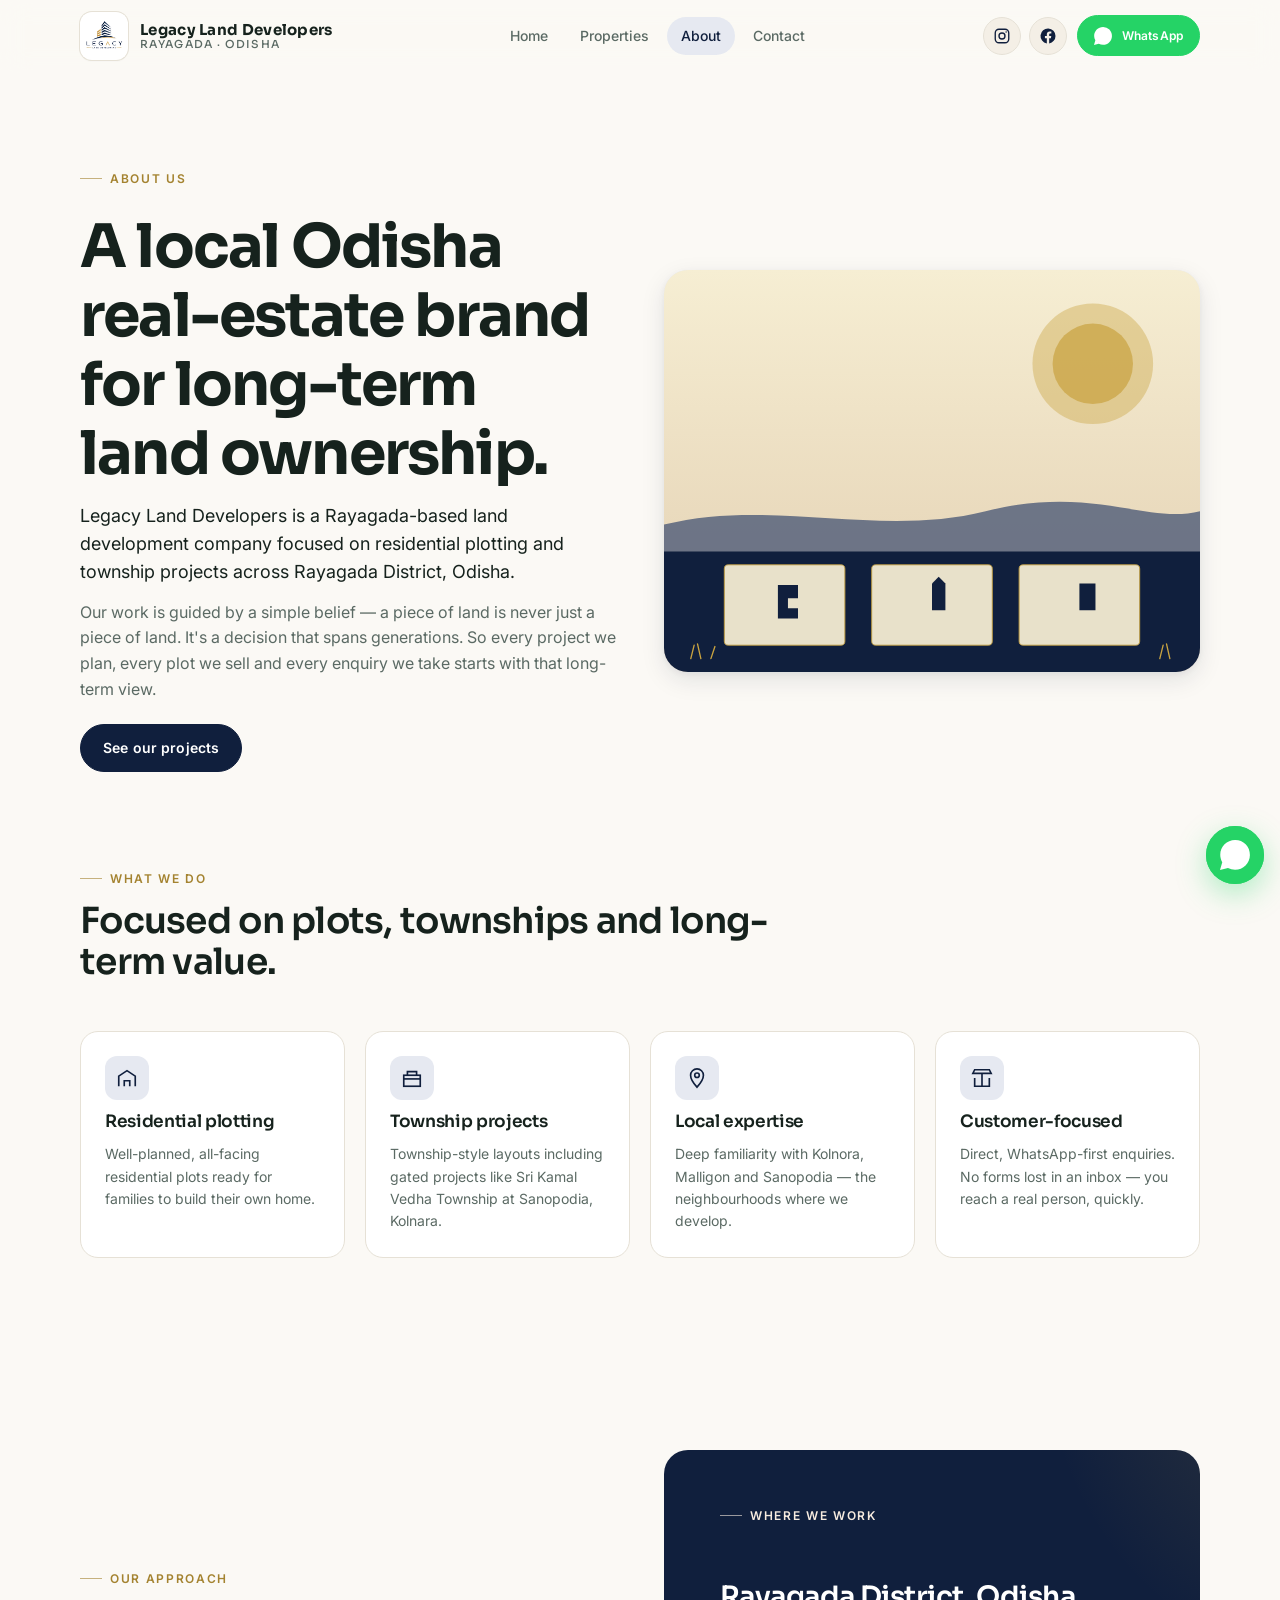
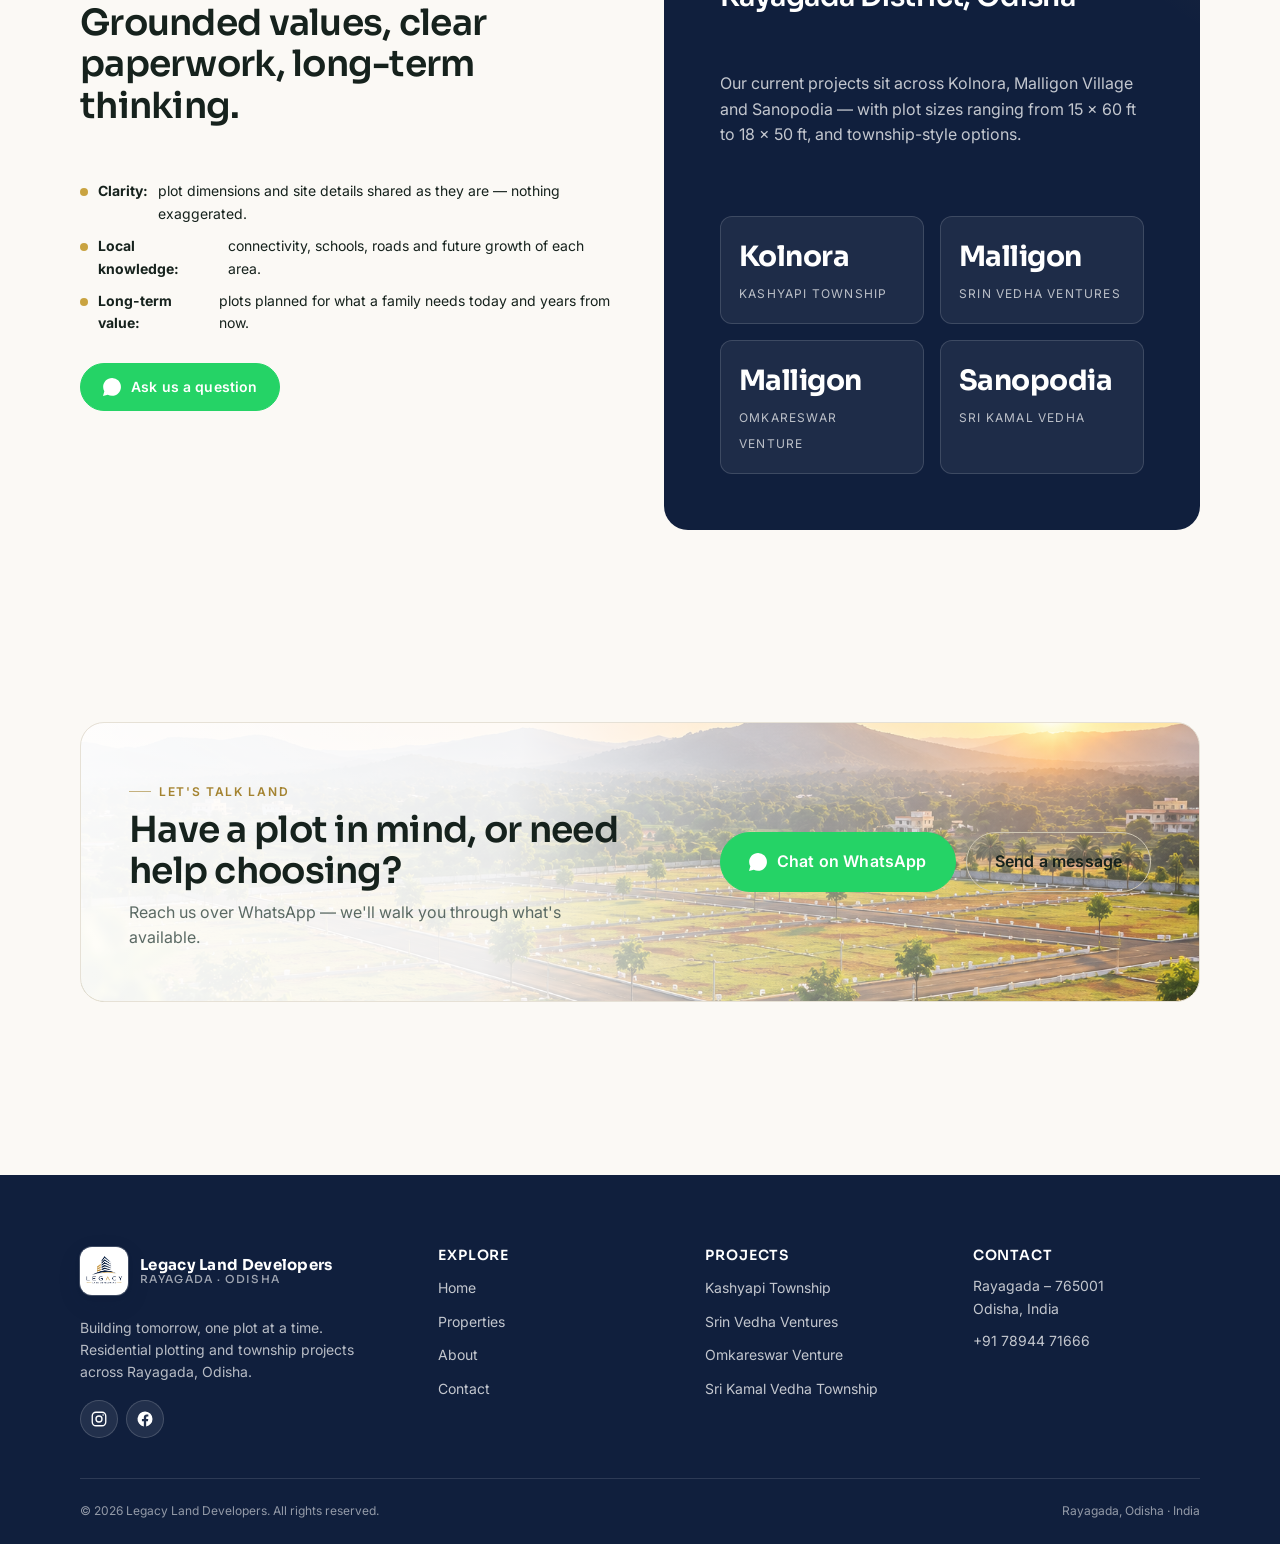
==== about.html @ 3f5c0471 "Initial commit: Legacy Land Developers static site" ====
<!doctype html>
<html lang="en">
<head>
  <meta charset="utf-8" />
  <meta name="viewport" content="width=device-width, initial-scale=1, viewport-fit=cover" />
  <meta name="theme-color" content="#101f3d" />
  <title>About | Legacy Land Developers — Rayagada, Odisha</title>
  <meta name="description" content="Legacy Land Developers is a Rayagada, Odisha-based land development company focused on residential plotting and township projects." />
  <link rel="canonical" href="https://legacylanddevelopers.in/about.html" />
  <link rel="icon" type="image/png" href="assets/images/favicon.png" />

  <meta property="og:type" content="website" />
  <meta property="og:title" content="About | Legacy Land Developers" />
  <meta property="og:description" content="A local Odisha real-estate brand for long-term land ownership." />
  <meta property="og:image" content="assets/images/og-image.svg" />

  <link rel="preconnect" href="https://fonts.googleapis.com" />
  <link rel="preconnect" href="https://fonts.gstatic.com" crossorigin />
  <link rel="stylesheet" href="https://fonts.googleapis.com/css2?family=Inter:wght@400;500;600;700&family=Sora:wght@500;600;700&display=swap" />
  <link rel="stylesheet" href="assets/css/styles.css" />
</head>
<body>
  <a class="sr-only" href="#main">Skip to content</a>

  <header class="site-header" role="banner">
    <div class="container header-inner">
      <a href="index.html" class="brand" aria-label="Legacy Land Developers — Home">
        <span class="brand-mark" aria-hidden="true"><img src="assets/images/logo.png" onerror="this.onerror=null;this.src='assets/images/logo.png';" alt="Legacy Land Developers" width="48" height="48" /></span>
        <span class="brand-name">
          <span class="brand-primary">Legacy Land Developers</span>
          <span class="brand-secondary">Rayagada · Odisha</span>
        </span>
      </a>
      <nav id="primary-nav" class="primary-nav" aria-label="Primary">
        <a href="index.html">Home</a>
        <a href="properties.html">Properties</a>
        <a href="about.html" aria-current="page">About</a>
        <a href="contact.html">Contact</a>
      </nav>
      <div class="header-actions">
        <div class="social-links social-links--header" aria-label="Follow us on social media">
          <a class="social-link" href="https://www.instagram.com/legacy_land_developers?stkn=Zjk3cHJqamcxYjAx" target="_blank" rel="noopener" aria-label="Follow us on Instagram">
            <svg viewBox="0 0 24 24" fill="none" stroke="currentColor" stroke-width="1.8" stroke-linecap="round" stroke-linejoin="round" aria-hidden="true"><rect x="3" y="3" width="18" height="18" rx="5"/><circle cx="12" cy="12" r="4"/><circle cx="17.5" cy="6.5" r="1" fill="currentColor" stroke="none"/></svg>
          </a>
          <a class="social-link" href="https://www.facebook.com/share/185R3Wf4mj/" target="_blank" rel="noopener" aria-label="Follow us on Facebook">
            <svg viewBox="0 0 24 24" fill="currentColor" aria-hidden="true"><path d="M22 12a10 10 0 1 0-11.56 9.88v-6.99h-2.54V12h2.54V9.8c0-2.5 1.49-3.89 3.77-3.89 1.09 0 2.24.2 2.24.2v2.46h-1.26c-1.24 0-1.63.77-1.63 1.56V12h2.77l-.44 2.89h-2.33v6.99A10 10 0 0 0 22 12Z"/></svg>
          </a>
        </div>
        <a class="btn btn-whatsapp btn-sm" href="https://wa.me/917894471666?text=Hello%20Legacy%20Land%20Developers%2C%20I%27d%20like%20to%20know%20more%20about%20your%20plots." target="_blank" rel="noopener" aria-label="Chat on WhatsApp">
          <svg viewBox="0 0 24 24" aria-hidden="true"><path d="M20.52 3.48A11.86 11.86 0 0 0 12.06 0C5.5 0 .2 5.3.2 11.86c0 2.09.55 4.13 1.6 5.93L0 24l6.36-1.66a11.83 11.83 0 0 0 5.7 1.45h.01c6.56 0 11.86-5.3 11.86-11.86 0-3.17-1.23-6.15-3.41-8.45Z"/></svg>
          <span class="btn-label">WhatsApp</span>
        </a>
        <button type="button" class="nav-toggle" aria-controls="primary-nav" aria-expanded="false" aria-label="Toggle navigation">
          <svg class="icon-open" viewBox="0 0 24 24" fill="none" stroke="currentColor" stroke-width="2" stroke-linecap="round"><line x1="4" y1="7" x2="20" y2="7"/><line x1="4" y1="12" x2="20" y2="12"/><line x1="4" y1="17" x2="20" y2="17"/></svg>
          <svg class="icon-close" viewBox="0 0 24 24" fill="none" stroke="currentColor" stroke-width="2" stroke-linecap="round"><line x1="6" y1="6" x2="18" y2="18"/><line x1="6" y1="18" x2="18" y2="6"/></svg>
        </button>
      </div>
    </div>
  </header>

  <main id="main">
    <!-- Intro -->
    <section class="section container" style="padding-bottom:0">
      <div class="split">
        <div class="split__copy">
          <span class="eyebrow reveal">About us</span>
          <h1 class="reveal" style="margin-top:10px">A local Odisha real-estate brand for long-term land ownership.</h1>
          <p class="lead reveal">Legacy Land Developers is a Rayagada-based land development company focused on residential plotting and township projects across Rayagada District, Odisha.</p>
          <p class="reveal">Our work is guided by a simple belief — a piece of land is never just a piece of land. It's a decision that spans generations. So every project we plan, every plot we sell and every enquiry we take starts with that long-term view.</p>
          <div class="reveal" style="margin-top:8px">
            <a class="btn btn-primary" href="properties.html">See our projects</a>
          </div>
        </div>
        <div class="split__media reveal" aria-hidden="true">
          <img src="assets/images/about-visual.svg" alt="" width="800" height="600" />
        </div>
      </div>
    </section>

    <!-- What we do -->
    <section class="section container">
      <div class="section-title">
        <span class="eyebrow reveal">What we do</span>
        <h2 class="reveal">Focused on plots, townships and long-term value.</h2>
      </div>
      <div class="feature-grid">
        <div class="feature reveal">
          <div class="feature__icon" aria-hidden="true">
            <svg viewBox="0 0 24 24" fill="none" stroke="currentColor" stroke-width="1.8"><path d="M3 21V10l9-6 9 6v11"/><path d="M9 21v-6h6v6"/></svg>
          </div>
          <h3>Residential plotting</h3>
          <p>Well-planned, all-facing residential plots ready for families to build their own home.</p>
        </div>
        <div class="feature reveal">
          <div class="feature__icon" aria-hidden="true">
            <svg viewBox="0 0 24 24" fill="none" stroke="currentColor" stroke-width="1.8"><rect x="3" y="9" width="18" height="12"/><path d="M7 9V5h10v4"/><path d="M3 13h18"/></svg>
          </div>
          <h3>Township projects</h3>
          <p>Township-style layouts including gated projects like Sri Kamal Vedha Township at Sanopodia, Kolnara.</p>
        </div>
        <div class="feature reveal">
          <div class="feature__icon" aria-hidden="true">
            <svg viewBox="0 0 24 24" fill="none" stroke="currentColor" stroke-width="1.8"><path d="M12 22s-7-7.58-7-13a7 7 0 1 1 14 0c0 5.42-7 13-7 13Z"/><circle cx="12" cy="9" r="2.5"/></svg>
          </div>
          <h3>Local expertise</h3>
          <p>Deep familiarity with Kolnora, Malligon and Sanopodia — the neighbourhoods where we develop.</p>
        </div>
        <div class="feature reveal">
          <div class="feature__icon" aria-hidden="true">
            <svg viewBox="0 0 24 24" fill="none" stroke="currentColor" stroke-width="1.8"><path d="M20 12v9H4v-9"/><path d="M22 7H2l2-4h16l2 4Z"/><path d="M12 21V7"/></svg>
          </div>
          <h3>Customer-focused</h3>
          <p>Direct, WhatsApp-first enquiries. No forms lost in an inbox — you reach a real person, quickly.</p>
        </div>
      </div>
    </section>

    <!-- Approach / values -->
    <section class="section container">
      <div class="split">
        <div class="split__copy">
          <span class="eyebrow reveal">Our approach</span>
          <h2 class="reveal">Grounded values, clear paperwork, long-term thinking.</h2>
          <ul class="bullets">
            <li class="reveal"><strong>Trust:</strong> honest guidance on locations, sizes and next steps.</li>
            <li class="reveal"><strong>Clarity:</strong> plot dimensions and site details shared as they are — nothing exaggerated.</li>
            <li class="reveal"><strong>Local knowledge:</strong> connectivity, schools, roads and future growth of each area.</li>
            <li class="reveal"><strong>Long-term value:</strong> plots planned for what a family needs today and years from now.</li>
          </ul>
          <div class="reveal" style="margin-top:14px">
            <a class="btn btn-whatsapp" href="https://wa.me/917894471666?text=Hello%20Legacy%20Land%20Developers%2C%20I%20have%20a%20question%20about%20your%20projects." target="_blank" rel="noopener">
              <svg viewBox="0 0 24 24" fill="currentColor" aria-hidden="true"><path d="M20.52 3.48A11.86 11.86 0 0 0 12.06 0C5.5 0 .2 5.3.2 11.86c0 2.09.55 4.13 1.6 5.93L0 24l6.36-1.66a11.83 11.83 0 0 0 5.7 1.45h.01c6.56 0 11.86-5.3 11.86-11.86 0-3.17-1.23-6.15-3.41-8.45Z"/></svg>
              Ask us a question
            </a>
          </div>
        </div>
        <div class="brand-band reveal" style="display:flex;flex-direction:column;align-items:flex-start">
          <span class="eyebrow" style="color:#f7ebdf">Where we work</span>
          <h2 style="color:#fff;margin-top:8px">Rayagada District, Odisha</h2>
          <p style="color:rgba(255,255,255,0.75);margin-top:10px">Our current projects sit across Kolnora, Malligon Village and Sanopodia — with plot sizes ranging from 15 × 60 ft to 18 × 50 ft, and township-style options.</p>
          <div style="width:100%;margin-top:20px" class="brand-band__stats">
            <div class="brand-band__stat"><strong>Kolnora</strong><span>Kashyapi Township</span></div>
            <div class="brand-band__stat"><strong>Malligon</strong><span>Srin Vedha Ventures</span></div>
            <div class="brand-band__stat"><strong>Malligon</strong><span>Omkareswar Venture</span></div>
            <div class="brand-band__stat"><strong>Sanopodia</strong><span>Sri Kamal Vedha</span></div>
          </div>
        </div>
      </div>
    </section>

    <!-- CTA -->
    <section class="section container">
      <div class="cta-band reveal">
        <div class="cta-band__copy">
          <span class="eyebrow">Let's talk land</span>
          <h2 style="margin-top:8px">Have a plot in mind, or need help choosing?</h2>
          <p>Reach us over WhatsApp — we'll walk you through what's available.</p>
        </div>
        <div class="cta-band__actions">
          <a class="btn btn-whatsapp btn-lg" href="https://wa.me/917894471666" target="_blank" rel="noopener">
            <svg viewBox="0 0 24 24" fill="currentColor" aria-hidden="true"><path d="M20.52 3.48A11.86 11.86 0 0 0 12.06 0C5.5 0 .2 5.3.2 11.86c0 2.09.55 4.13 1.6 5.93L0 24l6.36-1.66a11.83 11.83 0 0 0 5.7 1.45h.01c6.56 0 11.86-5.3 11.86-11.86 0-3.17-1.23-6.15-3.41-8.45Z"/></svg>
            Chat on WhatsApp
          </a>
          <a class="btn btn-outline btn-lg" href="contact.html">Send a message</a>
        </div>
      </div>
    </section>
  </main>

  <footer class="site-footer" role="contentinfo">
    <div class="container">
      <div class="footer-grid">
        <div class="footer-brand">
          <div class="brand">
            <span class="brand-mark" aria-hidden="true"><img src="assets/images/logo.png" onerror="this.onerror=null;this.src='assets/images/logo.png';" alt="Legacy Land Developers" width="48" height="48" /></span>
            <span class="brand-name">
              <span class="brand-primary">Legacy Land Developers</span>
              <span class="brand-secondary">Rayagada · Odisha</span>
            </span>
          </div>
          <p>Building tomorrow, one plot at a time. Residential plotting and township projects across Rayagada, Odisha.</p>
          <div class="social-links social-links--footer" aria-label="Follow us on social media">
            <a class="social-link" href="https://www.instagram.com/legacy_land_developers?stkn=Zjk3cHJqamcxYjAx" target="_blank" rel="noopener" aria-label="Follow us on Instagram">
              <svg viewBox="0 0 24 24" fill="none" stroke="currentColor" stroke-width="1.8" stroke-linecap="round" stroke-linejoin="round" aria-hidden="true"><rect x="3" y="3" width="18" height="18" rx="5"/><circle cx="12" cy="12" r="4"/><circle cx="17.5" cy="6.5" r="1" fill="currentColor" stroke="none"/></svg>
            </a>
            <a class="social-link" href="https://www.facebook.com/share/185R3Wf4mj/" target="_blank" rel="noopener" aria-label="Follow us on Facebook">
              <svg viewBox="0 0 24 24" fill="currentColor" aria-hidden="true"><path d="M22 12a10 10 0 1 0-11.56 9.88v-6.99h-2.54V12h2.54V9.8c0-2.5 1.49-3.89 3.77-3.89 1.09 0 2.24.2 2.24.2v2.46h-1.26c-1.24 0-1.63.77-1.63 1.56V12h2.77l-.44 2.89h-2.33v6.99A10 10 0 0 0 22 12Z"/></svg>
            </a>
          </div>
        </div>
        <div class="footer-links">
          <h4>Explore</h4>
          <ul>
            <li><a href="index.html">Home</a></li>
            <li><a href="properties.html">Properties</a></li>
            <li><a href="about.html">About</a></li>
            <li><a href="contact.html">Contact</a></li>
          </ul>
        </div>
        <div class="footer-links">
          <h4>Projects</h4>
          <ul>
            <li><a href="properties/kashyapi-township.html">Kashyapi Township</a></li>
            <li><a href="properties/srin-vedha-ventures.html">Srin Vedha Ventures</a></li>
            <li><a href="properties/omkareswar-venture.html">Omkareswar Venture</a></li>
            <li><a href="properties/sri-kamal-vedha-township.html">Sri Kamal Vedha Township</a></li>
          </ul>
        </div>
        <div class="footer-contact">
          <h4>Contact</h4>
          <p>Rayagada – 765001<br />Odisha, India</p>
          <p style="margin-top:10px"><a href="tel:+917894471666">+91 78944 71666</a></p>
        </div>
      </div>
      <div class="footer-bottom">
        <span>© <span id="current-year">2026</span> Legacy Land Developers. All rights reserved.</span>
        <span>Rayagada, Odisha · India</span>
      </div>
    </div>
  </footer>

  <a class="wa-float" href="https://wa.me/917894471666" target="_blank" rel="noopener" aria-label="Chat with us on WhatsApp">
    <svg viewBox="0 0 24 24" aria-hidden="true"><path d="M20.52 3.48A11.86 11.86 0 0 0 12.06 0C5.5 0 .2 5.3.2 11.86c0 2.09.55 4.13 1.6 5.93L0 24l6.36-1.66a11.83 11.83 0 0 0 5.7 1.45h.01c6.56 0 11.86-5.3 11.86-11.86 0-3.17-1.23-6.15-3.41-8.45Z"/></svg>
  </a>

  <script src="assets/js/data.js"></script>
  <script src="assets/js/main.js"></script>
</body>
</html>
---- assets/css/styles.css ----
/* =========================================================
   Legacy Land Developers — Design System
   ---------------------------------------------------------
   Minimal, premium, real-estate, trustworthy, Indian.
   ========================================================= */

/* ---------- Tokens ---------- */
:root {
  /* Brand — matches the Legacy Land Developers logo (navy + gold) */
  --color-primary: #101f3d;         /* Deep navy from the LLD logo */
  --color-primary-800: #08132a;
  --color-primary-600: #2a3b60;
  --color-primary-100: #e6e9f1;

  --color-accent: #c9a340;          /* Warm gold from the LLD logo */
  --color-accent-700: #a48330;
  --color-accent-100: #f6eed3;

  --color-whatsapp: #25d366;
  --color-whatsapp-dark: #1ebe57;

  /* Neutral */
  --color-bg: #fbf9f5;              /* Warm off-white */
  --color-surface: #ffffff;
  --color-surface-alt: #f4efe6;
  --color-text: #16221d;
  --color-text-muted: #5b6a64;
  --color-text-soft: #8a9691;
  --color-border: #e6e1d6;
  --color-border-strong: #cfc7b4;

  /* Elevation */
  --shadow-xs: 0 1px 2px rgba(16, 31, 61, 0.06);
  --shadow-sm: 0 2px 6px rgba(16, 31, 61, 0.07), 0 1px 2px rgba(16, 31, 61, 0.04);
  --shadow-md: 0 8px 24px rgba(16, 31, 61, 0.10), 0 2px 6px rgba(16, 31, 61, 0.05);
  --shadow-lg: 0 16px 40px rgba(16, 31, 61, 0.14), 0 4px 10px rgba(16, 31, 61, 0.06);
  --shadow-float: 0 10px 30px rgba(37, 211, 102, 0.35);

  /* Radius */
  --radius-sm: 8px;
  --radius-md: 12px;
  --radius-lg: 18px;
  --radius-xl: 24px;
  --radius-pill: 999px;

  /* Spacing scale */
  --space-1: 4px;
  --space-2: 8px;
  --space-3: 12px;
  --space-4: 16px;
  --space-5: 24px;
  --space-6: 32px;
  --space-7: 48px;
  --space-8: 64px;
  --space-9: 96px;
  --space-10: 128px;

  /* Typography */
  --font-heading: "Sora", ui-sans-serif, system-ui, -apple-system, "Segoe UI",
    Roboto, "Helvetica Neue", Arial, sans-serif;
  --font-body: "Inter", ui-sans-serif, system-ui, -apple-system, "Segoe UI",
    Roboto, "Helvetica Neue", Arial, sans-serif;

  --text-xs: 0.75rem;   /* 12 */
  --text-sm: 0.875rem;  /* 14 */
  --text-base: 1rem;    /* 16 */
  --text-md: 1.0625rem; /* 17 */
  --text-lg: 1.125rem;  /* 18 */
  --text-xl: 1.375rem;  /* 22 */
  --text-2xl: 1.75rem;  /* 28 */
  --text-3xl: 2.25rem;  /* 36 */
  --text-4xl: 3rem;     /* 48 */
  --text-5xl: 3.75rem;  /* 60 */

  /* Layout */
  --container: 1200px;
  --container-narrow: 900px;
  --header-height: 72px;

  /* Motion */
  --ease-out: cubic-bezier(0.22, 1, 0.36, 1);
  --ease-in-out: cubic-bezier(0.65, 0, 0.35, 1);
  --dur-fast: 160ms;
  --dur: 240ms;
  --dur-slow: 480ms;
}

/* ---------- Reset ---------- */
*, *::before, *::after { box-sizing: border-box; }
html { -webkit-text-size-adjust: 100%; -moz-tab-size: 4; tab-size: 4; scroll-behavior: smooth; }
body {
  margin: 0;
  min-height: 100dvh;
  font-family: var(--font-body);
  font-size: var(--text-base);
  line-height: 1.6;
  color: var(--color-text);
  background: var(--color-bg);
  -webkit-font-smoothing: antialiased;
  -moz-osx-font-smoothing: grayscale;
  text-rendering: optimizeLegibility;
}
img, svg, video { display: block; max-width: 100%; height: auto; }
button, input, select, textarea { font: inherit; color: inherit; }
button { cursor: pointer; background: none; border: 0; padding: 0; }
a { color: inherit; text-decoration: none; }
ul, ol { padding: 0; margin: 0; list-style: none; }
h1, h2, h3, h4, h5, h6, p { margin: 0; }
:focus-visible {
  outline: 2px solid var(--color-accent);
  outline-offset: 3px;
  border-radius: 4px;
}
::selection { background: var(--color-accent); color: #fff; }

/* ---------- Typography helpers ---------- */
.eyebrow {
  font-family: var(--font-body);
  font-size: var(--text-xs);
  font-weight: 600;
  letter-spacing: 0.14em;
  text-transform: uppercase;
  color: var(--color-accent-700);
  display: inline-flex;
  align-items: center;
  gap: 8px;
}
.eyebrow::before {
  content: "";
  width: 22px; height: 1px;
  background: currentColor;
  opacity: 0.6;
}
h1, h2, h3, h4 {
  font-family: var(--font-heading);
  font-weight: 600;
  letter-spacing: -0.02em;
  line-height: 1.15;
  color: var(--color-text);
}
h1 { font-size: clamp(2rem, 4vw + 1rem, var(--text-5xl)); font-weight: 700; letter-spacing: -0.03em; }
h2 { font-size: clamp(1.6rem, 2vw + 1rem, var(--text-3xl)); }
h3 { font-size: var(--text-xl); font-weight: 600; }
h4 { font-size: var(--text-lg); font-weight: 600; }
p { color: var(--color-text-muted); }
p.lead { font-size: var(--text-lg); color: var(--color-text); line-height: 1.55; }

.text-muted { color: var(--color-text-muted); }
.text-accent { color: var(--color-accent-700); }

/* ---------- Layout primitives ---------- */
.container {
  width: 100%;
  max-width: var(--container);
  margin-inline: auto;
  padding-inline: clamp(20px, 4vw, 40px);
}
.container-narrow {
  width: 100%;
  max-width: var(--container-narrow);
  margin-inline: auto;
  padding-inline: clamp(20px, 4vw, 40px);
}
.section { padding-block: clamp(56px, 8vw, 96px); }
.section-tight { padding-block: clamp(40px, 6vw, 64px); }
.section-title {
  display: flex;
  flex-direction: column;
  gap: 12px;
  margin-bottom: clamp(28px, 4vw, 48px);
  max-width: 720px;
}
.section-title--split {
  flex-direction: row;
  align-items: end;
  justify-content: space-between;
  max-width: 100%;
  gap: 24px;
  flex-wrap: wrap;
}
.section-title h2 span { color: var(--color-accent-700); }

/* ---------- Buttons ---------- */
.btn {
  display: inline-flex;
  align-items: center;
  justify-content: center;
  gap: 10px;
  padding: 12px 22px;
  min-height: 46px;
  border-radius: var(--radius-pill);
  font-family: var(--font-body);
  font-weight: 600;
  font-size: var(--text-sm);
  letter-spacing: 0.01em;
  border: 1.5px solid transparent;
  transition: transform var(--dur) var(--ease-out),
              background-color var(--dur) var(--ease-out),
              color var(--dur) var(--ease-out),
              border-color var(--dur) var(--ease-out),
              box-shadow var(--dur) var(--ease-out);
  white-space: nowrap;
  will-change: transform;
}
.btn:hover { transform: translateY(-1px); }
.btn:active { transform: translateY(0); }
.btn svg { width: 18px; height: 18px; flex-shrink: 0; }

.btn-primary {
  background: var(--color-primary);
  color: #fff;
  border-color: var(--color-primary);
}
.btn-primary:hover { background: var(--color-primary-800); border-color: var(--color-primary-800); box-shadow: var(--shadow-md); }

.btn-accent {
  background: var(--color-accent);
  color: #fff;
  border-color: var(--color-accent);
}
.btn-accent:hover { background: var(--color-accent-700); border-color: var(--color-accent-700); box-shadow: var(--shadow-md); }

.btn-outline {
  background: transparent;
  color: var(--color-text);
  border-color: var(--color-border-strong);
}
.btn-outline:hover { border-color: var(--color-primary); color: var(--color-primary); }

.btn-ghost {
  background: transparent;
  color: var(--color-text);
  padding-inline: 10px;
}
.btn-ghost:hover { color: var(--color-primary); }

.btn-whatsapp {
  background: var(--color-whatsapp);
  color: #fff;
  border-color: var(--color-whatsapp);
}
.btn-whatsapp:hover { background: var(--color-whatsapp-dark); border-color: var(--color-whatsapp-dark); box-shadow: var(--shadow-md); }
.btn-whatsapp svg { fill: #fff; }

.btn-block { width: 100%; }
.btn-sm { min-height: 40px; padding: 10px 16px; font-size: var(--text-xs); }
.btn-lg { min-height: 54px; padding: 16px 28px; font-size: var(--text-base); }

/* ---------- Header ---------- */
.site-header {
  position: sticky;
  top: 0;
  z-index: 40;
  background: rgba(251, 249, 245, 0.85);
  backdrop-filter: saturate(180%) blur(14px);
  -webkit-backdrop-filter: saturate(180%) blur(14px);
  border-bottom: 1px solid transparent;
  transition: border-color var(--dur) var(--ease-out), background-color var(--dur) var(--ease-out);
}
.site-header.is-scrolled {
  border-bottom-color: var(--color-border);
  background: rgba(251, 249, 245, 0.94);
}
.header-inner {
  display: flex;
  align-items: center;
  justify-content: space-between;
  gap: 24px;
  min-height: var(--header-height);
}
.brand {
  display: inline-flex;
  align-items: center;
  gap: 12px;
  font-family: var(--font-heading);
  font-weight: 700;
  letter-spacing: -0.01em;
  color: var(--color-text);
}
.brand-mark {
  width: 48px; height: 48px;
  border-radius: 12px;
  background: #ffffff;
  display: grid; place-items: center;
  overflow: hidden;
  box-shadow: 0 0 0 1px var(--color-border), var(--shadow-xs);
  flex-shrink: 0;
}
.brand-mark img,
.brand-mark svg {
  width: 100%; height: 100%;
  object-fit: contain;
  padding: 3px;
  box-sizing: border-box;
}
.brand-name {
  display: flex;
  flex-direction: column;
  line-height: 1.1;
}
.brand-name .brand-primary {
  font-size: 15px;
  font-weight: 700;
  letter-spacing: 0.02em;
}
.brand-name .brand-secondary {
  font-size: 11px;
  font-weight: 500;
  color: var(--color-text-muted);
  letter-spacing: 0.12em;
  text-transform: uppercase;
}
.primary-nav {
  display: flex;
  align-items: center;
  gap: 4px;
}
.primary-nav a {
  padding: 8px 14px;
  border-radius: var(--radius-pill);
  font-size: var(--text-sm);
  font-weight: 500;
  color: var(--color-text-muted);
  transition: color var(--dur) var(--ease-out), background-color var(--dur) var(--ease-out);
}
.primary-nav a:hover { color: var(--color-text); background: rgba(16, 31, 61, 0.06); }
.primary-nav a[aria-current="page"] { color: var(--color-primary); background: var(--color-primary-100); }
.header-actions { display: flex; align-items: center; gap: 10px; }

/* ---------- Social links (header + footer) ---------- */
.social-links {
  display: inline-flex;
  align-items: center;
  gap: 8px;
}
.social-link {
  display: inline-flex;
  align-items: center;
  justify-content: center;
  width: 38px;
  height: 38px;
  border-radius: 50%;
  color: var(--color-primary);
  background: var(--color-surface-alt);
  border: 1px solid var(--color-border);
  transition:
    transform var(--dur) var(--ease-out),
    background var(--dur) var(--ease-out),
    color var(--dur) var(--ease-out),
    border-color var(--dur) var(--ease-out),
    box-shadow var(--dur) var(--ease-out);
}
.social-link svg { width: 18px; height: 18px; display: block; }
.social-link:hover,
.social-link:focus-visible {
  color: #fff;
  background: var(--color-accent);
  border-color: var(--color-accent);
  transform: translateY(-1px);
  box-shadow: var(--shadow-sm);
}

/* Footer variant sits on the dark primary background */
.site-footer .social-links { margin-top: 16px; }
.site-footer .social-link {
  color: #fff;
  background: rgba(255,255,255,0.08);
  border-color: rgba(255,255,255,0.16);
}
.site-footer .social-link:hover,
.site-footer .social-link:focus-visible {
  color: var(--color-primary);
  background: #fff;
  border-color: #fff;
}

@media (max-width: 640px) {
  .social-links--header { display: none; }
}
.nav-toggle {
  display: none;
  width: 44px; height: 44px;
  border-radius: 10px;
  border: 1px solid var(--color-border);
  align-items: center; justify-content: center;
  background: var(--color-surface);
}
.nav-toggle svg { width: 20px; height: 20px; }
.nav-toggle .icon-close { display: none; }
.nav-toggle[aria-expanded="true"] .icon-open { display: none; }
.nav-toggle[aria-expanded="true"] .icon-close { display: block; }

@media (max-width: 900px) {
  .primary-nav {
    position: fixed;
    inset: var(--header-height) 0 auto 0;
    background: var(--color-surface);
    flex-direction: column;
    align-items: stretch;
    padding: 20px;
    gap: 6px;
    border-bottom: 1px solid var(--color-border);
    box-shadow: var(--shadow-md);
    transform: translateY(-8px);
    opacity: 0;
    pointer-events: none;
    transition: transform var(--dur) var(--ease-out), opacity var(--dur) var(--ease-out);
    max-height: calc(100dvh - var(--header-height));
    overflow: auto;
  }
  .primary-nav.is-open { transform: translateY(0); opacity: 1; pointer-events: auto; }
  .primary-nav a { padding: 14px 16px; font-size: var(--text-base); }
  .nav-toggle { display: inline-flex; }
  .header-actions .btn-whatsapp .btn-label { display: none; }
  .header-actions .btn-whatsapp { padding: 10px 14px; min-height: 44px; }
}

/* ---------- Hero ---------- */
.hero {
  padding-top: clamp(28px, 4vw, 44px);
  padding-bottom: clamp(24px, 3vw, 36px);
  position: relative;
  overflow: hidden;
}
.hero-inner {
  display: grid;
  grid-template-columns: 1.15fr 1fr;
  gap: clamp(24px, 4vw, 56px);
  align-items: stretch;
}
.hero-copy { display: flex; flex-direction: column; gap: 18px; justify-content: center; }
.hero-copy h1 { max-width: 18ch; }
.hero-copy p { max-width: 46ch; font-size: var(--text-md); color: var(--color-text-muted); }
.hero-actions { display: flex; gap: 10px; flex-wrap: wrap; margin-top: 6px; }
.hero-meta {
  display: flex;
  gap: 20px 32px;
  flex-wrap: wrap;
  margin-top: 12px;
  padding-top: 22px;
  border-top: 1px solid var(--color-border);
}
.hero-meta div {
  display: flex; flex-direction: column;
}
.hero-meta strong {
  font-family: var(--font-heading);
  font-weight: 700;
  font-size: var(--text-xl);
  color: var(--color-primary);
  line-height: 1.1;
}
.hero-meta span {
  font-size: var(--text-xs);
  color: var(--color-text-muted);
  letter-spacing: 0.06em;
  text-transform: uppercase;
  margin-top: 4px;
}

.hero-visual {
  position: relative;
  aspect-ratio: 5 / 4;
  border-radius: var(--radius-xl);
  overflow: hidden;
  background: var(--color-primary-100);
  box-shadow: var(--shadow-md);
}
.hero-visual svg,
.hero-visual img,
.hero-visual video { width: 100%; height: 100%; object-fit: cover; display: block; }
.hero-badge {
  position: absolute;
  left: 20px; bottom: 20px;
  background: rgba(255,255,255,0.95);
  backdrop-filter: blur(8px);
  padding: 12px 16px;
  border-radius: var(--radius-md);
  display: flex; align-items: center; gap: 12px;
  box-shadow: var(--shadow-sm);
  max-width: calc(100% - 40px);
}
.hero-badge .dot {
  width: 10px; height: 10px; border-radius: 50%;
  background: var(--color-whatsapp);
  box-shadow: 0 0 0 4px rgba(37, 211, 102, 0.18);
}
.hero-badge .label { font-size: var(--text-xs); color: var(--color-text-muted); letter-spacing: 0.08em; text-transform: uppercase; }
.hero-badge .value { font-weight: 600; font-size: var(--text-sm); }

@media (max-width: 860px) {
  .hero-inner { grid-template-columns: 1fr; }
  .hero-visual { order: -1; aspect-ratio: 16/10; }
}

/* ---------- Property card ---------- */
.property-grid {
  display: grid;
  grid-template-columns: repeat(auto-fit, minmax(280px, 1fr));
  gap: clamp(14px, 1.4vw, 20px);
}
.property-grid--home {
  grid-template-columns: repeat(4, minmax(0, 1fr));
}
@media (max-width: 1080px) { .property-grid--home { grid-template-columns: repeat(2, 1fr); } }
@media (max-width: 560px)  { .property-grid--home { grid-template-columns: 1fr; } }

/* 3-item related-projects grid on property detail pages */
.property-grid--related { grid-template-columns: repeat(3, minmax(0, 1fr)); }
@media (max-width: 1080px) { .property-grid--related { grid-template-columns: repeat(2, 1fr); } }
@media (max-width: 700px)  { .property-grid--related { grid-template-columns: 1fr; } }

.property-card {
  position: relative;
  background: var(--color-surface);
  border: 1px solid var(--color-border);
  border-radius: var(--radius-lg);
  overflow: hidden;
  display: flex;
  flex-direction: column;
  transition: transform var(--dur) var(--ease-out), box-shadow var(--dur) var(--ease-out), border-color var(--dur) var(--ease-out);
}
.property-card:hover {
  transform: translateY(-4px);
  box-shadow: var(--shadow-lg);
  border-color: transparent;
}
.property-card__media {
  position: relative;
  aspect-ratio: 3 / 2;
  overflow: hidden;
  background:
    radial-gradient(70% 60% at 30% 20%, rgba(201, 163, 64, 0.10) 0%, transparent 60%),
    linear-gradient(160deg, var(--color-primary-100) 0%, var(--color-surface-alt) 100%);
}
.property-card__media img,
.property-card__media svg {
  width: 100%; height: 100%;
  object-fit: contain;
  transition: transform 600ms var(--ease-out);
}
.property-card:hover .property-card__media img,
.property-card:hover .property-card__media svg { transform: scale(1.04); }

.property-card__tag {
  position: absolute;
  top: 14px; left: 14px;
  padding: 6px 12px;
  background: rgba(255,255,255,0.94);
  color: var(--color-primary);
  font-size: 11px;
  font-weight: 600;
  letter-spacing: 0.1em;
  text-transform: uppercase;
  border-radius: var(--radius-pill);
  box-shadow: var(--shadow-xs);
}
.property-card__tag--accent { background: var(--color-accent); color: #fff; }

.property-card__body {
  padding: 18px 18px 8px;
  display: flex;
  flex-direction: column;
  gap: 10px;
  flex: 1;
}
.property-card__title {
  font-family: var(--font-heading);
  font-size: var(--text-lg);
  font-weight: 600;
  letter-spacing: -0.01em;
  color: var(--color-text);
  line-height: 1.25;
}
.property-card__title a { display: inline; color: inherit; }
.property-card__title a::after {
  content: "";
  position: absolute;
  inset: 0;
  z-index: 1;
}
.property-card__location {
  display: inline-flex;
  align-items: center;
  gap: 6px;
  font-size: var(--text-sm);
  color: var(--color-text-muted);
}
.property-card__location svg { width: 14px; height: 14px; color: var(--color-accent-700); flex-shrink: 0; }
.property-card__meta {
  display: flex;
  flex-wrap: wrap;
  gap: 6px;
  margin-top: 4px;
}
.property-card__pill {
  font-size: 12px;
  padding: 4px 10px;
  border-radius: var(--radius-pill);
  background: var(--color-primary-100);
  color: var(--color-primary);
  font-weight: 500;
}
.property-card__pill--accent {
  background: var(--color-accent-100);
  color: var(--color-accent-700);
}
.property-card__footer {
  padding: 12px 18px 18px;
  display: flex;
  gap: 8px;
  margin-top: auto;
  position: relative;
  z-index: 2;
}
.property-card__footer .btn { flex: 1; }
.property-card__footer .btn-sm { padding: 10px 14px; }

/* ---------- Featurettes / Why us ---------- */
.feature-grid {
  display: grid;
  grid-template-columns: repeat(auto-fit, minmax(220px, 1fr));
  gap: 20px;
}
.feature {
  background: var(--color-surface);
  border: 1px solid var(--color-border);
  border-radius: var(--radius-lg);
  padding: 24px;
  display: flex;
  flex-direction: column;
  gap: 12px;
  transition: transform var(--dur) var(--ease-out), box-shadow var(--dur) var(--ease-out);
}
.feature:hover { transform: translateY(-2px); box-shadow: var(--shadow-md); }
.feature__icon {
  width: 44px; height: 44px;
  border-radius: 12px;
  background: var(--color-primary-100);
  color: var(--color-primary);
  display: grid; place-items: center;
}
.feature__icon svg { width: 22px; height: 22px; }
.feature h3 { font-size: var(--text-md); }
.feature p { font-size: var(--text-sm); }

/* ---------- Brand statement / band ---------- */
.brand-band {
  background: var(--color-primary);
  color: #fff;
  border-radius: var(--radius-xl);
  padding: clamp(32px, 5vw, 56px);
  display: grid;
  grid-template-columns: 1.2fr 1fr;
  gap: clamp(24px, 4vw, 48px);
  align-items: center;
  position: relative;
  overflow: hidden;
}
.brand-band::before {
  content: "";
  position: absolute;
  inset: -20%;
  background: radial-gradient(60% 60% at 100% 0%, rgba(201, 163, 64, 0.18) 0%, transparent 60%);
  pointer-events: none;
}
.brand-band h2 { color: #fff; font-size: clamp(1.5rem, 2vw + 1rem, var(--text-2xl)); }
.brand-band p { color: rgba(255, 255, 255, 0.75); }
.brand-band .btn { position: relative; }

.brand-band__stats {
  display: grid;
  grid-template-columns: repeat(2, 1fr);
  gap: 16px;
  position: relative;
}
.brand-band__stat {
  background: rgba(255,255,255,0.06);
  border: 1px solid rgba(255,255,255,0.14);
  border-radius: var(--radius-md);
  padding: 18px;
}
.brand-band__stat strong {
  font-family: var(--font-heading);
  font-size: var(--text-2xl);
  font-weight: 700;
  color: #fff;
  letter-spacing: -0.02em;
  display: block;
}
.brand-band__stat span {
  font-size: var(--text-xs);
  letter-spacing: 0.1em;
  text-transform: uppercase;
  color: rgba(255,255,255,0.7);
}
@media (max-width: 780px) { .brand-band { grid-template-columns: 1fr; } }

/* ---------- CTA band ---------- */
.cta-band {
  position: relative;
  overflow: hidden;
  background:
    linear-gradient(
      100deg,
      rgba(255,255,255,0.97) 0%,
      rgba(255,255,255,0.90) 38%,
      rgba(255,255,255,0.55) 58%,
      rgba(255,255,255,0.10) 100%
    ),
    url("../../image/projectimage.png") center right / cover no-repeat,
    linear-gradient(135deg, #fff 0%, var(--color-accent-100) 100%);
  border: 1px solid var(--color-border);
  border-radius: var(--radius-xl);
  padding: clamp(28px, 5vw, 48px);
  display: flex;
  align-items: center;
  justify-content: space-between;
  gap: 24px;
  flex-wrap: wrap;
  min-height: 280px;
}
.cta-band__copy h2 { max-width: 20ch; }
.cta-band__copy p { margin-top: 8px; max-width: 46ch; }
.cta-band__actions { display: flex; gap: 10px; flex-wrap: wrap; }

@media (max-width: 780px) {
  .cta-band {
    background:
      linear-gradient(
        180deg,
        rgba(255,255,255,0.97) 0%,
        rgba(255,255,255,0.88) 55%,
        rgba(255,255,255,0.30) 100%
      ),
      url("../../image/projectimage.png") center bottom / cover no-repeat,
      linear-gradient(135deg, #fff 0%, var(--color-accent-100) 100%);
  }
}

/* ---------- About / Contact modules ---------- */
.split {
  display: grid;
  grid-template-columns: 1fr 1fr;
  gap: clamp(24px, 4vw, 48px);
  align-items: center;
}
@media (max-width: 860px) { .split { grid-template-columns: 1fr; } }
.split__media {
  aspect-ratio: 4/3;
  border-radius: var(--radius-xl);
  overflow: hidden;
  background: var(--color-primary-100);
  box-shadow: var(--shadow-md);
}
.split__media img,
.split__media svg { width: 100%; height: 100%; object-fit: cover; display: block; }
.split__copy { display: flex; flex-direction: column; gap: 14px; }
.split__copy .bullets { display: grid; gap: 10px; margin-top: 8px; }
.bullets li {
  display: flex; gap: 10px; align-items: flex-start;
  color: var(--color-text);
  font-size: var(--text-sm);
}
.bullets li::before {
  content: "";
  width: 8px; height: 8px;
  background: var(--color-accent);
  border-radius: 50%;
  margin-top: 8px;
  flex-shrink: 0;
}

/* ---------- Search bar ---------- */
.search-bar {
  background: var(--color-surface);
  border: 1px solid var(--color-border);
  border-radius: var(--radius-pill);
  padding: 8px 8px 8px 20px;
  display: flex;
  align-items: center;
  gap: 10px;
  box-shadow: var(--shadow-xs);
  transition: box-shadow var(--dur) var(--ease-out), border-color var(--dur) var(--ease-out);
}
.search-bar:focus-within { border-color: var(--color-primary); box-shadow: var(--shadow-md); }
.search-bar svg { width: 20px; height: 20px; color: var(--color-text-muted); flex-shrink: 0; }
.search-bar input {
  flex: 1;
  border: 0;
  background: transparent;
  outline: none;
  min-width: 0;
  font-size: var(--text-sm);
  padding: 10px 0;
  color: var(--color-text);
}
.search-bar input::placeholder { color: var(--color-text-soft); }
.search-bar .btn { padding: 10px 18px; min-height: 40px; }

.filter-row {
  display: flex; flex-wrap: wrap; gap: 8px;
  margin-top: 16px;
}
.filter-chip {
  padding: 8px 14px;
  border-radius: var(--radius-pill);
  border: 1px solid var(--color-border);
  background: var(--color-surface);
  color: var(--color-text-muted);
  font-size: var(--text-sm);
  font-weight: 500;
  transition: all var(--dur) var(--ease-out);
}
.filter-chip:hover { border-color: var(--color-border-strong); color: var(--color-text); }
.filter-chip.is-active {
  background: var(--color-primary);
  color: #fff;
  border-color: var(--color-primary);
}

.search-empty {
  text-align: center;
  padding: 48px 24px;
  background: var(--color-surface);
  border: 1px dashed var(--color-border-strong);
  border-radius: var(--radius-lg);
  color: var(--color-text-muted);
}
.search-empty h3 { color: var(--color-text); margin-bottom: 6px; }

/* ---------- Property detail page ---------- */
.detail-hero {
  padding-top: clamp(24px, 3vw, 40px);
}
.breadcrumbs {
  display: flex; gap: 6px; flex-wrap: wrap;
  font-size: var(--text-sm);
  color: var(--color-text-muted);
  margin-bottom: 18px;
}
.breadcrumbs a { color: var(--color-text-muted); }
.breadcrumbs a:hover { color: var(--color-primary); }
.breadcrumbs span[aria-current] { color: var(--color-text); }
.detail-hero__top {
  display: grid;
  grid-template-columns: 1.1fr 1fr;
  gap: clamp(56px, 6vw, 96px);
  align-items: stretch;
}
.detail-hero__media {
  border-radius: var(--radius-xl);
  overflow: hidden;
  background:
    radial-gradient(60% 60% at 30% 20%, rgba(201, 163, 64, 0.12) 0%, transparent 60%),
    linear-gradient(160deg, var(--color-primary-100) 0%, var(--color-surface-alt) 100%);
  aspect-ratio: 4/3;
  box-shadow: var(--shadow-md);
  padding: 8px;
}
.detail-hero__media svg,
.detail-hero__media img { width: 100%; height: 100%; object-fit: contain; }
/* Portrait modifier kept for backward compatibility; the contain rule above already
   handles portrait images correctly, so this variant just adjusts the backdrop. */
.detail-hero__media--portrait {
  background:
    radial-gradient(60% 60% at 30% 20%, rgba(201, 163, 64, 0.16) 0%, transparent 60%),
    linear-gradient(160deg, var(--color-primary-100) 0%, var(--color-accent-100) 100%);
}

.detail-hero__panel {
  background: var(--color-surface);
  border: 1px solid var(--color-border);
  border-radius: var(--radius-xl);
  padding: clamp(20px, 3vw, 32px);
  display: flex;
  flex-direction: column;
  gap: 14px;
  box-shadow: var(--shadow-sm);
}
.detail-hero__panel h1 {
  font-size: clamp(1.6rem, 1.4vw + 1rem, var(--text-3xl));
  line-height: 1.15;
}
.detail-hero__location {
  display: inline-flex; align-items: center; gap: 8px;
  color: var(--color-text-muted);
  font-size: var(--text-sm);
}
.detail-hero__location svg { width: 16px; height: 16px; color: var(--color-accent-700); }

.spec-grid {
  display: grid;
  grid-template-columns: repeat(2, 1fr);
  gap: 10px;
  margin-top: 6px;
}
.spec {
  background: var(--color-bg);
  border: 1px solid var(--color-border);
  border-radius: var(--radius-md);
  padding: 12px 14px;
}
.spec span {
  display: block;
  font-size: 11px;
  letter-spacing: 0.1em;
  text-transform: uppercase;
  color: var(--color-text-muted);
  margin-bottom: 3px;
}
.spec strong {
  font-family: var(--font-heading);
  font-size: var(--text-md);
  font-weight: 600;
  color: var(--color-text);
}
.detail-hero__actions {
  display: flex; gap: 10px; flex-wrap: wrap;
  margin-top: 6px;
}
.detail-hero__actions .btn { flex: 1 1 auto; }
.detail-hero__note {
  background: var(--color-accent-100);
  border: 1px solid rgba(201,163,64,0.25);
  color: var(--color-accent-700);
  padding: 10px 12px;
  border-radius: var(--radius-md);
  font-size: var(--text-xs);
  line-height: 1.5;
}
@media (max-width: 1400px) {
  .detail-hero__top { grid-template-columns: 1fr; gap: clamp(24px, 4vw, 40px); }
  .detail-hero__media { max-width: 780px; margin-inline: auto; }
}

.detail-body {
  padding-top: clamp(32px, 5vw, 56px);
  padding-bottom: clamp(48px, 6vw, 80px);
}
.detail-body__grid {
  display: grid;
  grid-template-columns: 1.4fr 1fr;
  gap: clamp(24px, 4vw, 48px);
}
@media (max-width: 900px) { .detail-body__grid { grid-template-columns: 1fr; } }
.detail-body__grid h2 { font-size: var(--text-xl); margin-bottom: 12px; }
.detail-body__grid p { margin-bottom: 12px; line-height: 1.65; }
.highlight-list {
  display: grid;
  gap: 10px;
  margin-top: 8px;
}
.highlight-list li {
  display: flex; align-items: flex-start; gap: 12px;
  padding: 12px 14px;
  background: var(--color-surface);
  border: 1px solid var(--color-border);
  border-radius: var(--radius-md);
  font-size: var(--text-sm);
}
.highlight-list li svg {
  width: 18px; height: 18px; color: var(--color-primary); flex-shrink: 0; margin-top: 2px;
}
.side-card {
  background: var(--color-surface);
  border: 1px solid var(--color-border);
  border-radius: var(--radius-lg);
  padding: 20px;
  display: flex; flex-direction: column; gap: 12px;
  position: sticky; top: calc(var(--header-height) + 20px);
}
.side-card h3 { font-size: var(--text-md); }
.side-card p { font-size: var(--text-sm); }
.side-card__row { display: flex; align-items: center; gap: 10px; font-size: var(--text-sm); color: var(--color-text-muted); }
.side-card__row svg { width: 16px; height: 16px; color: var(--color-accent-700); }

/* ---------- Contact / Form ---------- */
.contact-grid {
  display: grid;
  grid-template-columns: 1.1fr 1fr;
  gap: clamp(24px, 4vw, 48px);
  align-items: start;
}
@media (max-width: 900px) { .contact-grid { grid-template-columns: 1fr; } }
.contact-list { display: grid; gap: 16px; }
.contact-list li {
  display: flex; gap: 14px; align-items: flex-start;
  padding: 18px;
  background: var(--color-surface);
  border: 1px solid var(--color-border);
  border-radius: var(--radius-md);
}
.contact-list li svg { width: 22px; height: 22px; color: var(--color-primary); flex-shrink: 0; margin-top: 2px; }
.contact-list h4 { font-size: var(--text-sm); font-weight: 600; }
.contact-list p, .contact-list a { font-size: var(--text-sm); color: var(--color-text-muted); }
.contact-list a:hover { color: var(--color-primary); }

form.enquiry-form {
  background: var(--color-surface);
  border: 1px solid var(--color-border);
  border-radius: var(--radius-lg);
  padding: clamp(20px, 3vw, 32px);
  display: flex; flex-direction: column; gap: 14px;
  box-shadow: var(--shadow-sm);
}
.field { display: flex; flex-direction: column; gap: 6px; }
.field label { font-size: var(--text-xs); font-weight: 600; letter-spacing: 0.06em; text-transform: uppercase; color: var(--color-text-muted); }
.field input, .field select, .field textarea {
  padding: 12px 14px;
  border: 1px solid var(--color-border);
  border-radius: var(--radius-sm);
  background: var(--color-bg);
  font-size: var(--text-sm);
  transition: border-color var(--dur) var(--ease-out), background-color var(--dur) var(--ease-out);
  min-height: 44px;
  color: var(--color-text);
}
.field textarea { min-height: 120px; resize: vertical; }
.field input:focus, .field select:focus, .field textarea:focus {
  outline: none;
  border-color: var(--color-primary);
  background: var(--color-surface);
}
.field-row { display: grid; grid-template-columns: 1fr 1fr; gap: 12px; }
@media (max-width: 500px) { .field-row { grid-template-columns: 1fr; } }
.form-note { font-size: var(--text-xs); color: var(--color-text-muted); }

/* ---------- Footer ---------- */
.site-footer {
  background: var(--color-primary);
  color: rgba(255,255,255,0.82);
  padding: clamp(48px, 6vw, 72px) 0 24px;
  margin-top: clamp(48px, 6vw, 80px);
}
.site-footer h4 { color: #fff; font-size: var(--text-sm); font-weight: 600; letter-spacing: 0.06em; text-transform: uppercase; margin-bottom: 12px; }
.footer-grid {
  display: grid;
  grid-template-columns: 1.4fr repeat(3, 1fr);
  gap: 40px;
  padding-bottom: 40px;
  border-bottom: 1px solid rgba(255,255,255,0.12);
}
@media (max-width: 780px) { .footer-grid { grid-template-columns: 1fr 1fr; gap: 32px; } }
@media (max-width: 480px) { .footer-grid { grid-template-columns: 1fr; } }
.footer-brand .brand-mark {
  background: #ffffff;
  box-shadow: 0 0 0 1px rgba(255,255,255,0.2), var(--shadow-md);
}
.footer-brand .brand-name .brand-primary { color: #fff; }
.footer-brand .brand-name .brand-secondary { color: rgba(255,255,255,0.6); }
.footer-brand p { color: rgba(255,255,255,0.7); font-size: var(--text-sm); margin-top: 14px; max-width: 34ch; }
.footer-links ul { display: grid; gap: 8px; }
.footer-links a { color: rgba(255,255,255,0.75); font-size: var(--text-sm); }
.footer-links a:hover { color: #fff; }
.footer-contact p, .footer-contact a { color: rgba(255,255,255,0.75); font-size: var(--text-sm); }
.footer-contact a { display: block; }
.footer-contact a:hover { color: #fff; }
.footer-bottom {
  padding-top: 22px;
  display: flex; justify-content: space-between; align-items: center;
  gap: 12px; flex-wrap: wrap;
  font-size: var(--text-xs); color: rgba(255,255,255,0.55);
}

/* ---------- Floating WhatsApp ---------- */
.wa-float {
  position: fixed;
  right: max(16px, env(safe-area-inset-right));
  bottom: max(16px, env(safe-area-inset-bottom));
  z-index: 50;
  width: 58px; height: 58px;
  border-radius: 50%;
  background: var(--color-whatsapp);
  color: #fff;
  display: grid; place-items: center;
  box-shadow: var(--shadow-float);
  transition: transform var(--dur) var(--ease-out);
}
.wa-float:hover { transform: scale(1.06); }
.wa-float svg { width: 30px; height: 30px; fill: #fff; }
.wa-float::after {
  content: "";
  position: absolute;
  inset: 0;
  border-radius: 50%;
  border: 2px solid var(--color-whatsapp);
  animation: wa-pulse 2.2s var(--ease-out) infinite;
}
@keyframes wa-pulse {
  0% { transform: scale(1); opacity: 0.6; }
  70% { transform: scale(1.35); opacity: 0; }
  100% { transform: scale(1.35); opacity: 0; }
}

/* ---------- Motion primitives ---------- */
.reveal { opacity: 0; transform: translateY(16px); transition: opacity 600ms var(--ease-out), transform 600ms var(--ease-out); }
.reveal.is-visible { opacity: 1; transform: translateY(0); }

@media (prefers-reduced-motion: reduce) {
  * { animation: none !important; transition: none !important; }
  html { scroll-behavior: auto; }
}

/* ---------- Utility ---------- */
.sr-only {
  position: absolute; width: 1px; height: 1px; padding: 0; margin: -1px;
  overflow: hidden; clip: rect(0,0,0,0); white-space: nowrap; border: 0;
}
.divider { height: 1px; background: var(--color-border); margin: clamp(40px, 6vw, 64px) 0; }
.stack > * + * { margin-top: var(--stack, 12px); }
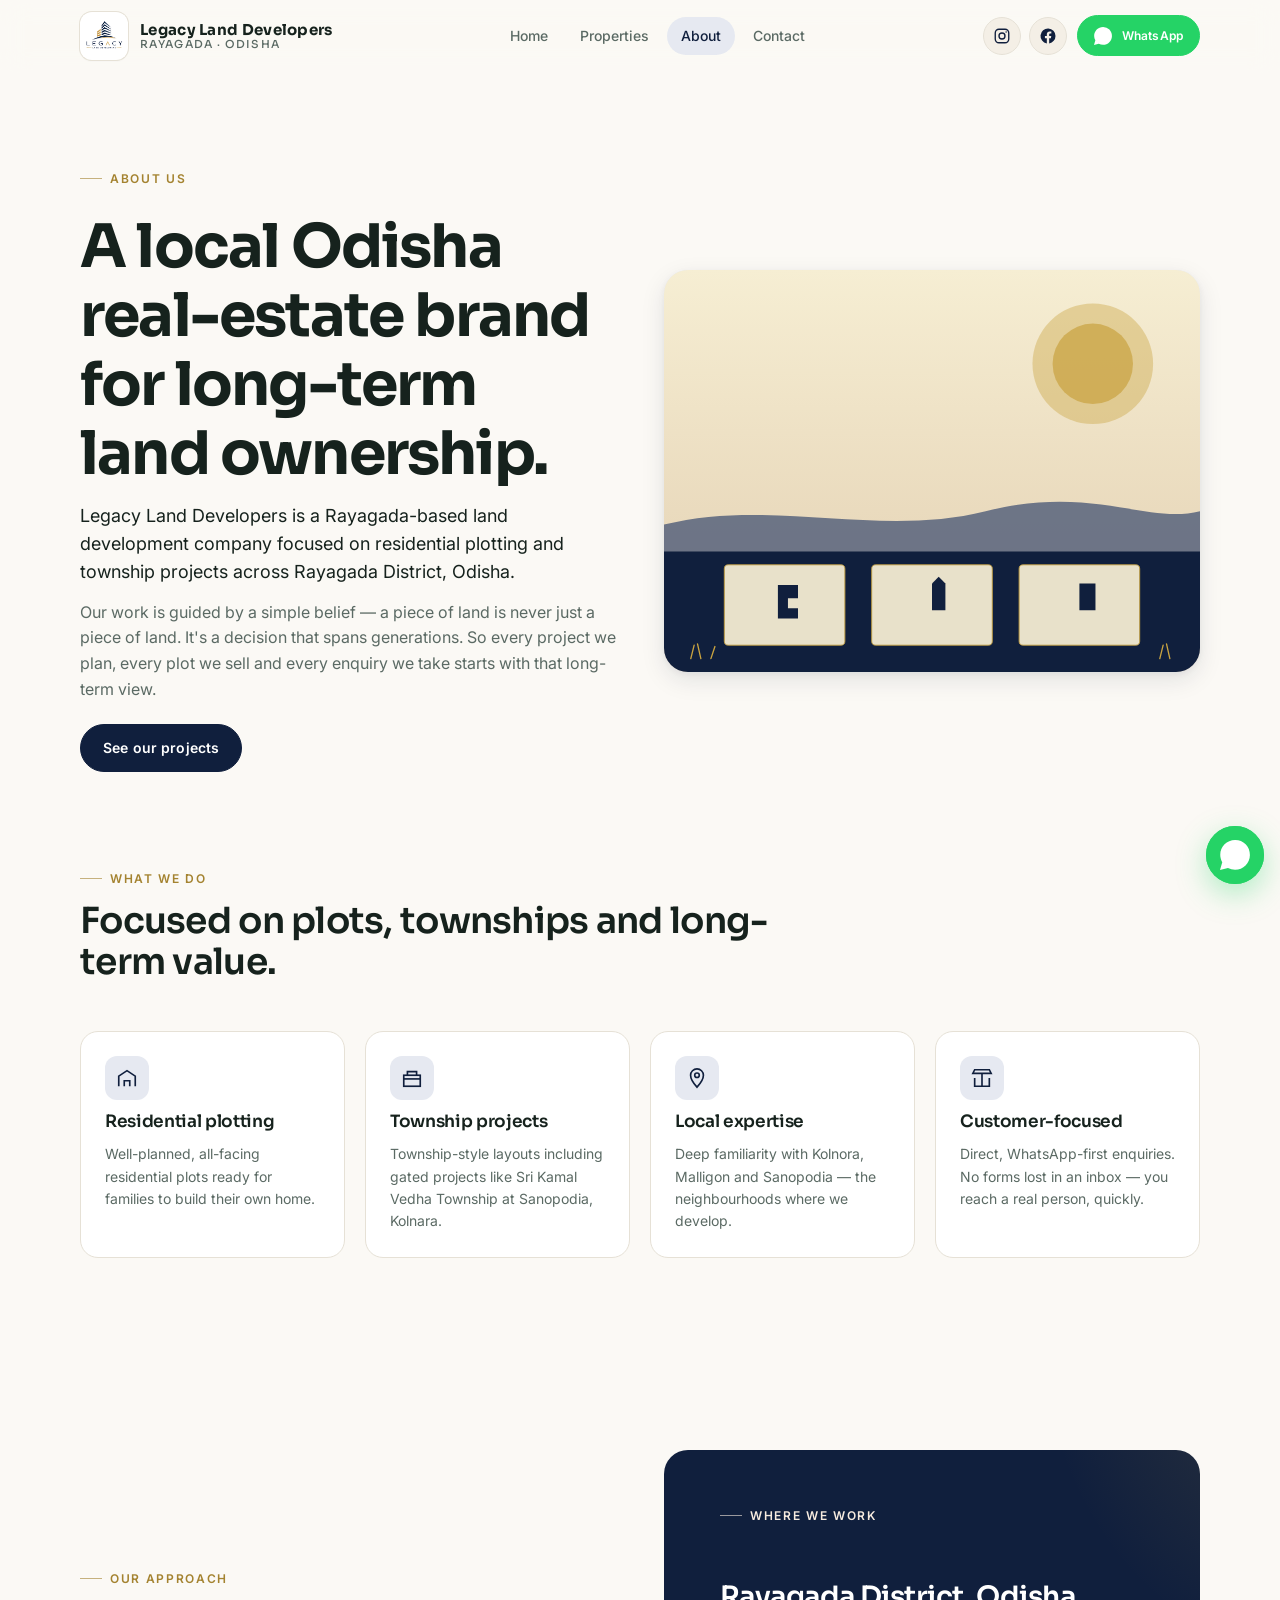
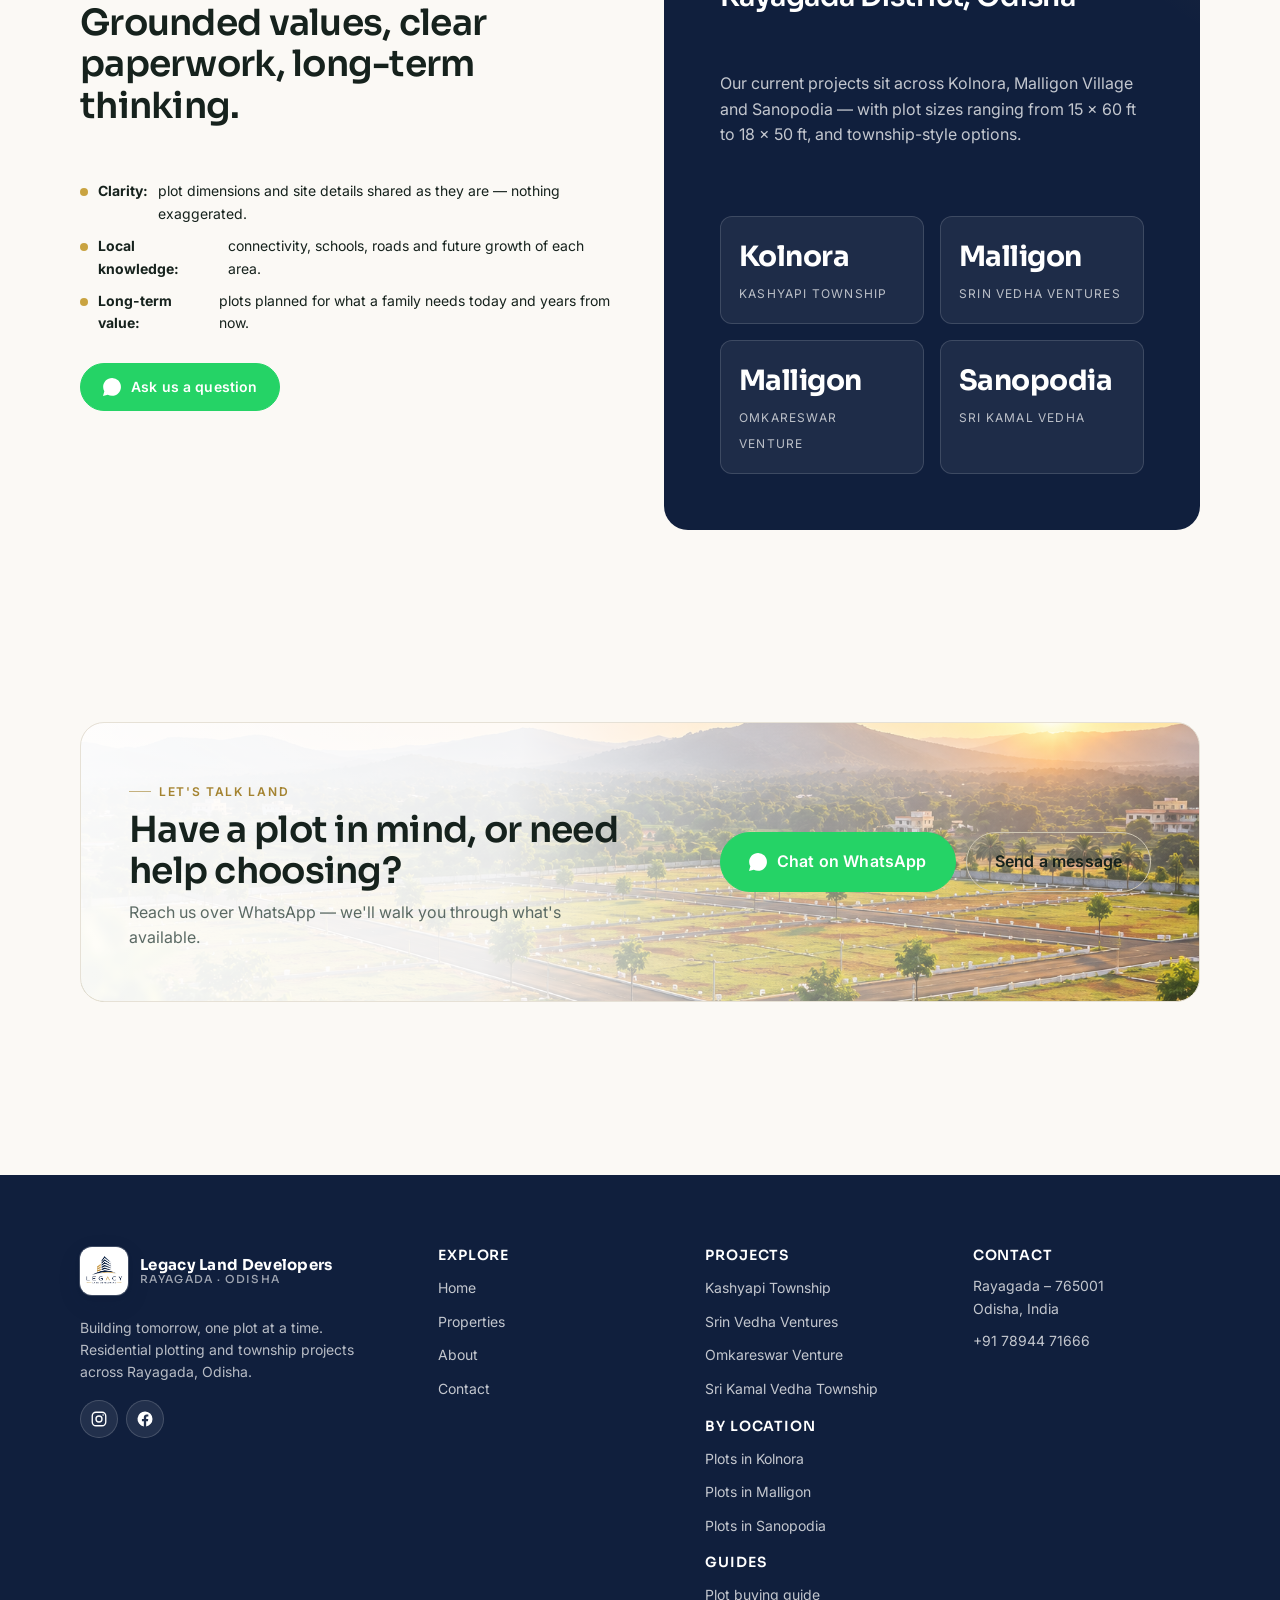
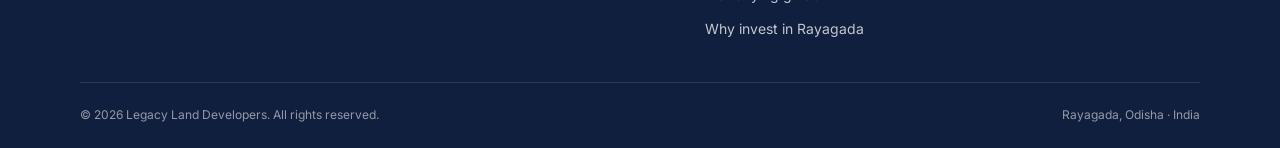
==== commit 1d64f8ae: "seo expansion: 5 new pages (Kolnora/Malligon/Sanopodia landings + plot buying guide + why-invest-Ray" ====
--- a/about.html
+++ b/about.html
@@ -1,23 +1,78 @@
 <!doctype html>
-<html lang="en">
+<html lang="en-IN">
 <head>
   <meta charset="utf-8" />
   <meta name="viewport" content="width=device-width, initial-scale=1, viewport-fit=cover" />
   <meta name="theme-color" content="#101f3d" />
-  <title>About | Legacy Land Developers — Rayagada, Odisha</title>
-  <meta name="description" content="Legacy Land Developers is a Rayagada, Odisha-based land development company focused on residential plotting and township projects." />
+
+  <!-- Primary SEO -->
+  <title>About Legacy Land Developers | Plotting Company in Rayagada, Odisha</title>
+  <meta name="description" content="Legacy Land Developers is a Rayagada-based land development company offering residential plots and gated township projects across Rayagada District, Odisha." />
+  <meta name="keywords" content="Legacy Land Developers, land developers Rayagada, plotting company Rayagada, real estate Rayagada, residential plots Odisha, township developer Rayagada" />
+  <meta name="author" content="Legacy Land Developers" />
+  <meta name="robots" content="index, follow, max-image-preview:large, max-snippet:-1" />
   <link rel="canonical" href="https://legacylanddevelopers.in/about.html" />
+
+  <!-- Geo targeting -->
+  <meta name="geo.region" content="IN-OR" />
+  <meta name="geo.placename" content="Rayagada, Odisha" />
+  <meta name="geo.position" content="19.1667;83.4167" />
+  <meta name="ICBM" content="19.1667, 83.4167" />
+
+  <!-- Icons -->
   <link rel="icon" type="image/png" href="assets/images/favicon.png" />
-
+  <link rel="apple-touch-icon" href="assets/images/favicon.png" />
+  <link rel="shortcut icon" href="assets/images/favicon.png" />
+
+  <!-- Open Graph -->
   <meta property="og:type" content="website" />
-  <meta property="og:title" content="About | Legacy Land Developers" />
-  <meta property="og:description" content="A local Odisha real-estate brand for long-term land ownership." />
-  <meta property="og:image" content="assets/images/og-image.svg" />
+  <meta property="og:site_name" content="Legacy Land Developers" />
+  <meta property="og:locale" content="en_IN" />
+  <meta property="og:title" content="About Legacy Land Developers | Plotting Company in Rayagada, Odisha" />
+  <meta property="og:description" content="Rayagada-based land development company offering residential plots and gated township projects across Rayagada District, Odisha." />
+  <meta property="og:url" content="https://legacylanddevelopers.in/about.html" />
+  <meta property="og:image" content="https://legacylanddevelopers.in/image/projectimage.png" />
+  <meta property="og:image:alt" content="Legacy Land Developers — residential plotting projects in Rayagada, Odisha" />
+
+  <!-- Twitter Card -->
+  <meta name="twitter:card" content="summary_large_image" />
+  <meta name="twitter:title" content="About Legacy Land Developers | Rayagada, Odisha" />
+  <meta name="twitter:description" content="A Rayagada-based land development company offering residential plots and gated township projects across Odisha." />
+  <meta name="twitter:image" content="https://legacylanddevelopers.in/image/projectimage.png" />
 
   <link rel="preconnect" href="https://fonts.googleapis.com" />
   <link rel="preconnect" href="https://fonts.gstatic.com" crossorigin />
   <link rel="stylesheet" href="https://fonts.googleapis.com/css2?family=Inter:wght@400;500;600;700&family=Sora:wght@500;600;700&display=swap" />
   <link rel="stylesheet" href="assets/css/styles.css" />
+
+  <!-- Structured data -->
+  <script type="application/ld+json">
+  {
+    "@context": "https://schema.org",
+    "@graph": [
+      {
+        "@type": "AboutPage",
+        "@id": "https://legacylanddevelopers.in/about.html#webpage",
+        "url": "https://legacylanddevelopers.in/about.html",
+        "name": "About Legacy Land Developers | Plotting Company in Rayagada, Odisha",
+        "description": "Legacy Land Developers is a Rayagada-based land development company offering residential plots and gated township projects across Rayagada District, Odisha.",
+        "inLanguage": "en-IN",
+        "isPartOf": { "@id": "https://legacylanddevelopers.in/#website" },
+        "about": { "@id": "https://legacylanddevelopers.in/#organization" },
+        "primaryImageOfPage": "https://legacylanddevelopers.in/image/projectimage.png",
+        "breadcrumb": { "@id": "https://legacylanddevelopers.in/about.html#breadcrumb" }
+      },
+      {
+        "@type": "BreadcrumbList",
+        "@id": "https://legacylanddevelopers.in/about.html#breadcrumb",
+        "itemListElement": [
+          { "@type": "ListItem", "position": 1, "name": "Home", "item": "https://legacylanddevelopers.in/" },
+          { "@type": "ListItem", "position": 2, "name": "About", "item": "https://legacylanddevelopers.in/about.html" }
+        ]
+      }
+    ]
+  }
+  </script>
 </head>
 <body>
   <a class="sr-only" href="#main">Skip to content</a>
@@ -36,6 +91,15 @@
         <a href="properties.html">Properties</a>
         <a href="about.html" aria-current="page">About</a>
         <a href="contact.html">Contact</a>
+      
+        <div class="primary-nav__socials" aria-label="Follow us on social media">
+          <a class="social-link" href="https://www.instagram.com/legacy_land_developers?stkn=Zjk3cHJqamcxYjAx" target="_blank" rel="noopener" aria-label="Follow us on Instagram">
+            <svg viewBox="0 0 24 24" fill="none" stroke="currentColor" stroke-width="1.8" stroke-linecap="round" stroke-linejoin="round" aria-hidden="true"><rect x="3" y="3" width="18" height="18" rx="5"/><circle cx="12" cy="12" r="4"/><circle cx="17.5" cy="6.5" r="1" fill="currentColor" stroke="none"/></svg>
+          </a>
+          <a class="social-link" href="https://www.facebook.com/share/185R3Wf4mj/" target="_blank" rel="noopener" aria-label="Follow us on Facebook">
+            <svg viewBox="0 0 24 24" fill="currentColor" aria-hidden="true"><path d="M22 12a10 10 0 1 0-11.56 9.88v-6.99h-2.54V12h2.54V9.8c0-2.5 1.49-3.89 3.77-3.89 1.09 0 2.24.2 2.24.2v2.46h-1.26c-1.24 0-1.63.77-1.63 1.56V12h2.77l-.44 2.89h-2.33v6.99A10 10 0 0 0 22 12Z"/></svg>
+          </a>
+        </div>
       </nav>
       <div class="header-actions">
         <div class="social-links social-links--header" aria-label="Follow us on social media">
@@ -205,6 +269,17 @@
             <li><a href="properties/omkareswar-venture.html">Omkareswar Venture</a></li>
             <li><a href="properties/sri-kamal-vedha-township.html">Sri Kamal Vedha Township</a></li>
           </ul>
+          <h4 style="margin-top:16px">By location</h4>
+          <ul>
+            <li><a href="plots-in-kolnora-rayagada.html">Plots in Kolnora</a></li>
+            <li><a href="plots-in-malligon-rayagada.html">Plots in Malligon</a></li>
+            <li><a href="plots-in-sanopodia-rayagada.html">Plots in Sanopodia</a></li>
+          </ul>
+          <h4 style="margin-top:16px">Guides</h4>
+          <ul>
+            <li><a href="plot-buying-guide-rayagada.html">Plot buying guide</a></li>
+            <li><a href="why-invest-rayagada-real-estate.html">Why invest in Rayagada</a></li>
+          </ul>
         </div>
         <div class="footer-contact">
           <h4>Contact</h4>
--- a/assets/css/styles.css
+++ b/assets/css/styles.css
@@ -377,6 +377,7 @@
 @media (max-width: 640px) {
   .social-links--header { display: none; }
 }
+.primary-nav__socials { display: none; }
 .nav-toggle {
   display: none;
   width: 44px; height: 44px;
@@ -413,6 +414,36 @@
   .nav-toggle { display: inline-flex; }
   .header-actions .btn-whatsapp .btn-label { display: none; }
   .header-actions .btn-whatsapp { padding: 10px 14px; min-height: 44px; }
+  .primary-nav__socials {
+    display: flex;
+    align-items: center;
+    gap: 12px;
+    padding: 16px 16px 4px;
+    margin-top: 8px;
+    border-top: 1px solid var(--color-border);
+  }
+  .primary-nav__socials::before {
+    content: "Follow us";
+    font-size: var(--text-xs);
+    letter-spacing: 0.08em;
+    text-transform: uppercase;
+    color: var(--color-text-muted);
+    margin-right: auto;
+    font-weight: 600;
+  }
+  .primary-nav__socials .social-link {
+    width: 44px;
+    height: 44px;
+    display: inline-flex;
+    align-items: center;
+    justify-content: center;
+    padding: 0;
+  }
+  .primary-nav__socials .social-link svg {
+    width: 32px;
+    height: 32px;
+    display: block;
+  }
 }
 
 /* ---------- Hero ---------- */
@@ -844,22 +875,35 @@
 .breadcrumbs span[aria-current] { color: var(--color-text); }
 .detail-hero__top {
   display: grid;
-  grid-template-columns: 1.1fr 1fr;
-  gap: clamp(56px, 6vw, 96px);
+  grid-template-columns: minmax(0, 1.4fr) minmax(0, 1fr);
+  gap: clamp(24px, 4vw, 48px);
   align-items: stretch;
+  margin-top: clamp(20px, 3vw, 32px);
+}
+@media (max-width: 900px) {
+  .detail-hero__top {
+    grid-template-columns: 1fr;
+    gap: clamp(24px, 4vw, 40px);
+  }
+  .detail-hero__media { max-width: 780px; margin-inline: auto; width: 100%; }
 }
 .detail-hero__media {
+  align-self: start;
   border-radius: var(--radius-xl);
   overflow: hidden;
   background:
     radial-gradient(60% 60% at 30% 20%, rgba(201, 163, 64, 0.12) 0%, transparent 60%),
     linear-gradient(160deg, var(--color-primary-100) 0%, var(--color-surface-alt) 100%);
-  aspect-ratio: 4/3;
   box-shadow: var(--shadow-md);
-  padding: 8px;
+  padding: 6px;
 }
 .detail-hero__media svg,
-.detail-hero__media img { width: 100%; height: 100%; object-fit: contain; }
+.detail-hero__media img {
+  display: block;
+  width: 100%;
+  height: auto;
+  border-radius: calc(var(--radius-xl) - 6px);
+}
 /* Portrait modifier kept for backward compatibility; the contain rule above already
    handles portrait images correctly, so this variant just adjusts the backdrop. */
 .detail-hero__media--portrait {
@@ -929,10 +973,7 @@
   font-size: var(--text-xs);
   line-height: 1.5;
 }
-@media (max-width: 1400px) {
-  .detail-hero__top { grid-template-columns: 1fr; gap: clamp(24px, 4vw, 40px); }
-  .detail-hero__media { max-width: 780px; margin-inline: auto; }
-}
+
 
 .detail-body {
   padding-top: clamp(32px, 5vw, 56px);
@@ -1062,6 +1103,22 @@
   gap: 12px; flex-wrap: wrap;
   font-size: var(--text-xs); color: rgba(255,255,255,0.55);
 }
+.footer-credit {
+  margin-top: 10px;
+  padding-top: 12px;
+  border-top: 1px solid rgba(255,255,255,0.08);
+  text-align: center;
+  font-size: var(--text-xs);
+  color: rgba(255,255,255,0.45);
+  letter-spacing: 0.02em;
+}
+.footer-credit a {
+  color: rgba(255,255,255,0.7);
+  font-weight: 500;
+  text-decoration: none;
+  transition: color var(--dur) var(--ease-out);
+}
+.footer-credit a:hover { color: #fff; }
 
 /* ---------- Floating WhatsApp ---------- */
 .wa-float {
@@ -1109,3 +1166,109 @@
 }
 .divider { height: 1px; background: var(--color-border); margin: clamp(40px, 6vw, 64px) 0; }
 .stack > * + * { margin-top: var(--stack, 12px); }
+
+
+/* ---------- FAQ ---------- */
+.faq {
+  display: grid;
+  gap: 12px;
+  margin-top: 28px;
+}
+.faq__item {
+  background: var(--color-surface);
+  border: 1px solid var(--color-border);
+  border-radius: var(--radius-lg);
+  padding: 0;
+  transition: border-color var(--dur) var(--ease-out), box-shadow var(--dur) var(--ease-out);
+}
+.faq__item[open] {
+  border-color: var(--color-accent);
+  box-shadow: var(--shadow-sm);
+}
+.faq__item > summary {
+  list-style: none;
+  cursor: pointer;
+  padding: 18px 22px;
+  font-weight: 600;
+  font-family: var(--font-heading);
+  font-size: var(--text-md);
+  color: var(--color-text);
+  display: flex;
+  align-items: center;
+  justify-content: space-between;
+  gap: 14px;
+  user-select: none;
+}
+.faq__item > summary::-webkit-details-marker { display: none; }
+.faq__item > summary::after {
+  content: "";
+  width: 20px;
+  height: 20px;
+  flex-shrink: 0;
+  background: transparent;
+  border-radius: 50%;
+  position: relative;
+  transition: transform var(--dur) var(--ease-out), background var(--dur) var(--ease-out);
+  background-image:
+    linear-gradient(currentColor, currentColor),
+    linear-gradient(currentColor, currentColor);
+  background-size: 12px 2px, 2px 12px;
+  background-position: center;
+  background-repeat: no-repeat;
+  color: var(--color-accent-700);
+}
+.faq__item[open] > summary::after {
+  background-size: 12px 2px, 0 0;
+  transform: rotate(180deg);
+}
+.faq__body {
+  padding: 0 22px 20px;
+  color: var(--color-text-muted);
+  line-height: 1.65;
+}
+.faq__body p { margin: 0; }
+.faq__body a { color: var(--color-accent-700); text-decoration: underline; }
+
+
+/* ---------- Comparison table (properties page) ---------- */
+.compare-table {
+  width: 100%;
+  border-collapse: collapse;
+  background: var(--color-surface);
+  border: 1px solid var(--color-border);
+  border-radius: var(--radius-lg);
+  overflow: hidden;
+  font-size: var(--text-sm);
+}
+.compare-table th,
+.compare-table td {
+  padding: 14px 16px;
+  text-align: left;
+  vertical-align: top;
+  border-bottom: 1px solid var(--color-border);
+}
+.compare-table thead th {
+  background: var(--color-surface-alt);
+  font-weight: 600;
+  font-family: var(--font-heading);
+  color: var(--color-text);
+  font-size: var(--text-xs);
+  letter-spacing: 0.06em;
+  text-transform: uppercase;
+  border-bottom: 1px solid var(--color-border);
+}
+.compare-table tbody th {
+  font-weight: 600;
+  color: var(--color-primary);
+  min-width: 180px;
+}
+.compare-table tbody th a { color: inherit; text-decoration: none; }
+.compare-table tbody th a:hover { color: var(--color-accent-700); text-decoration: underline; }
+.compare-table tbody tr:last-child th,
+.compare-table tbody tr:last-child td { border-bottom: none; }
+.compare-table tbody tr:hover { background: rgba(201, 163, 64, 0.04); }
+@media (max-width: 780px) {
+  .compare-table { font-size: 13px; }
+  .compare-table th,
+  .compare-table td { padding: 10px 12px; }
+}
